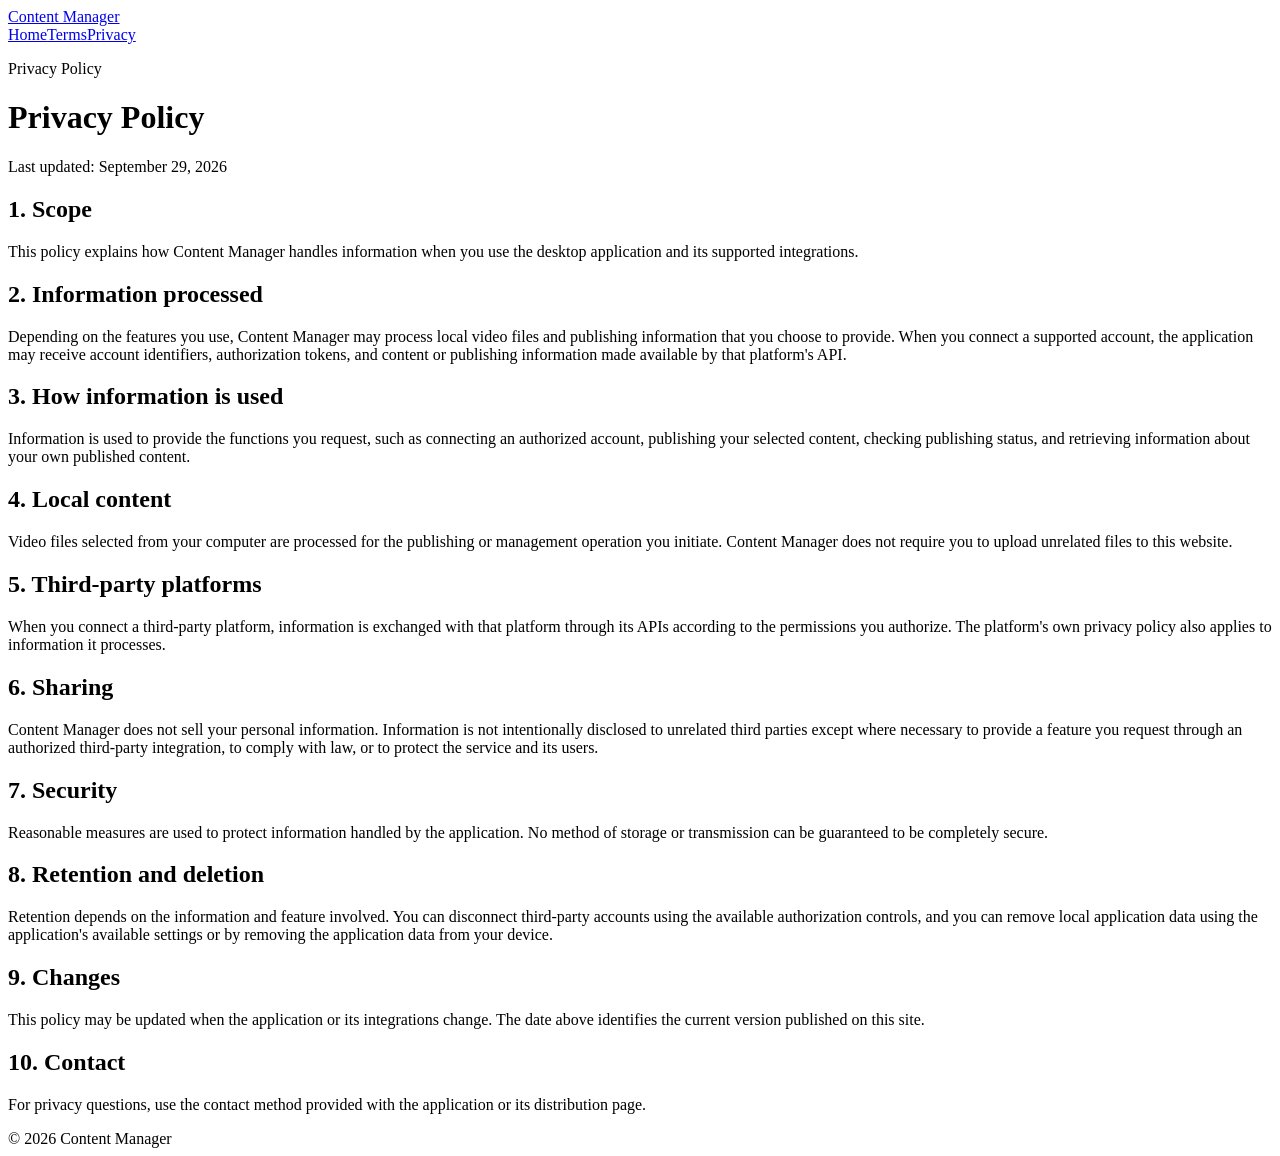
==== privacy.html @ 6268cde1 "Add Content Manager website: privacy.html" ====
<!doctype html>
<html lang="en"><head><meta charset="utf-8"><meta name="viewport" content="width=device-width,initial-scale=1"><title>Privacy Policy — Content Manager</title><link rel="stylesheet" href="styles.css"></head>
<body><header><div class="wrap"><a class="brand" href="index.html">Content Manager</a><nav><a href="index.html">Home</a><a href="terms.html">Terms</a><a href="privacy.html">Privacy</a></nav></div></header>
<main class="wrap legal"><p class="eyebrow">Privacy Policy</p><h1>Privacy Policy</h1><p>Last updated: September 29, 2026</p>
<h2>1. Scope</h2><p>This policy explains how Content Manager handles information when you use the desktop application and its supported integrations.</p>
<h2>2. Information processed</h2><p>Depending on the features you use, Content Manager may process local video files and publishing information that you choose to provide. When you connect a supported account, the application may receive account identifiers, authorization tokens, and content or publishing information made available by that platform's API.</p>
<h2>3. How information is used</h2><p>Information is used to provide the functions you request, such as connecting an authorized account, publishing your selected content, checking publishing status, and retrieving information about your own published content.</p>
<h2>4. Local content</h2><p>Video files selected from your computer are processed for the publishing or management operation you initiate. Content Manager does not require you to upload unrelated files to this website.</p>
<h2>5. Third-party platforms</h2><p>When you connect a third-party platform, information is exchanged with that platform through its APIs according to the permissions you authorize. The platform's own privacy policy also applies to information it processes.</p>
<h2>6. Sharing</h2><p>Content Manager does not sell your personal information. Information is not intentionally disclosed to unrelated third parties except where necessary to provide a feature you request through an authorized third-party integration, to comply with law, or to protect the service and its users.</p>
<h2>7. Security</h2><p>Reasonable measures are used to protect information handled by the application. No method of storage or transmission can be guaranteed to be completely secure.</p>
<h2>8. Retention and deletion</h2><p>Retention depends on the information and feature involved. You can disconnect third-party accounts using the available authorization controls, and you can remove local application data using the application's available settings or by removing the application data from your device.</p>
<h2>9. Changes</h2><p>This policy may be updated when the application or its integrations change. The date above identifies the current version published on this site.</p>
<h2>10. Contact</h2><p>For privacy questions, use the contact method provided with the application or its distribution page.</p>
</main><footer><div class="wrap">© 2026 Content Manager</div></footer></body></html>
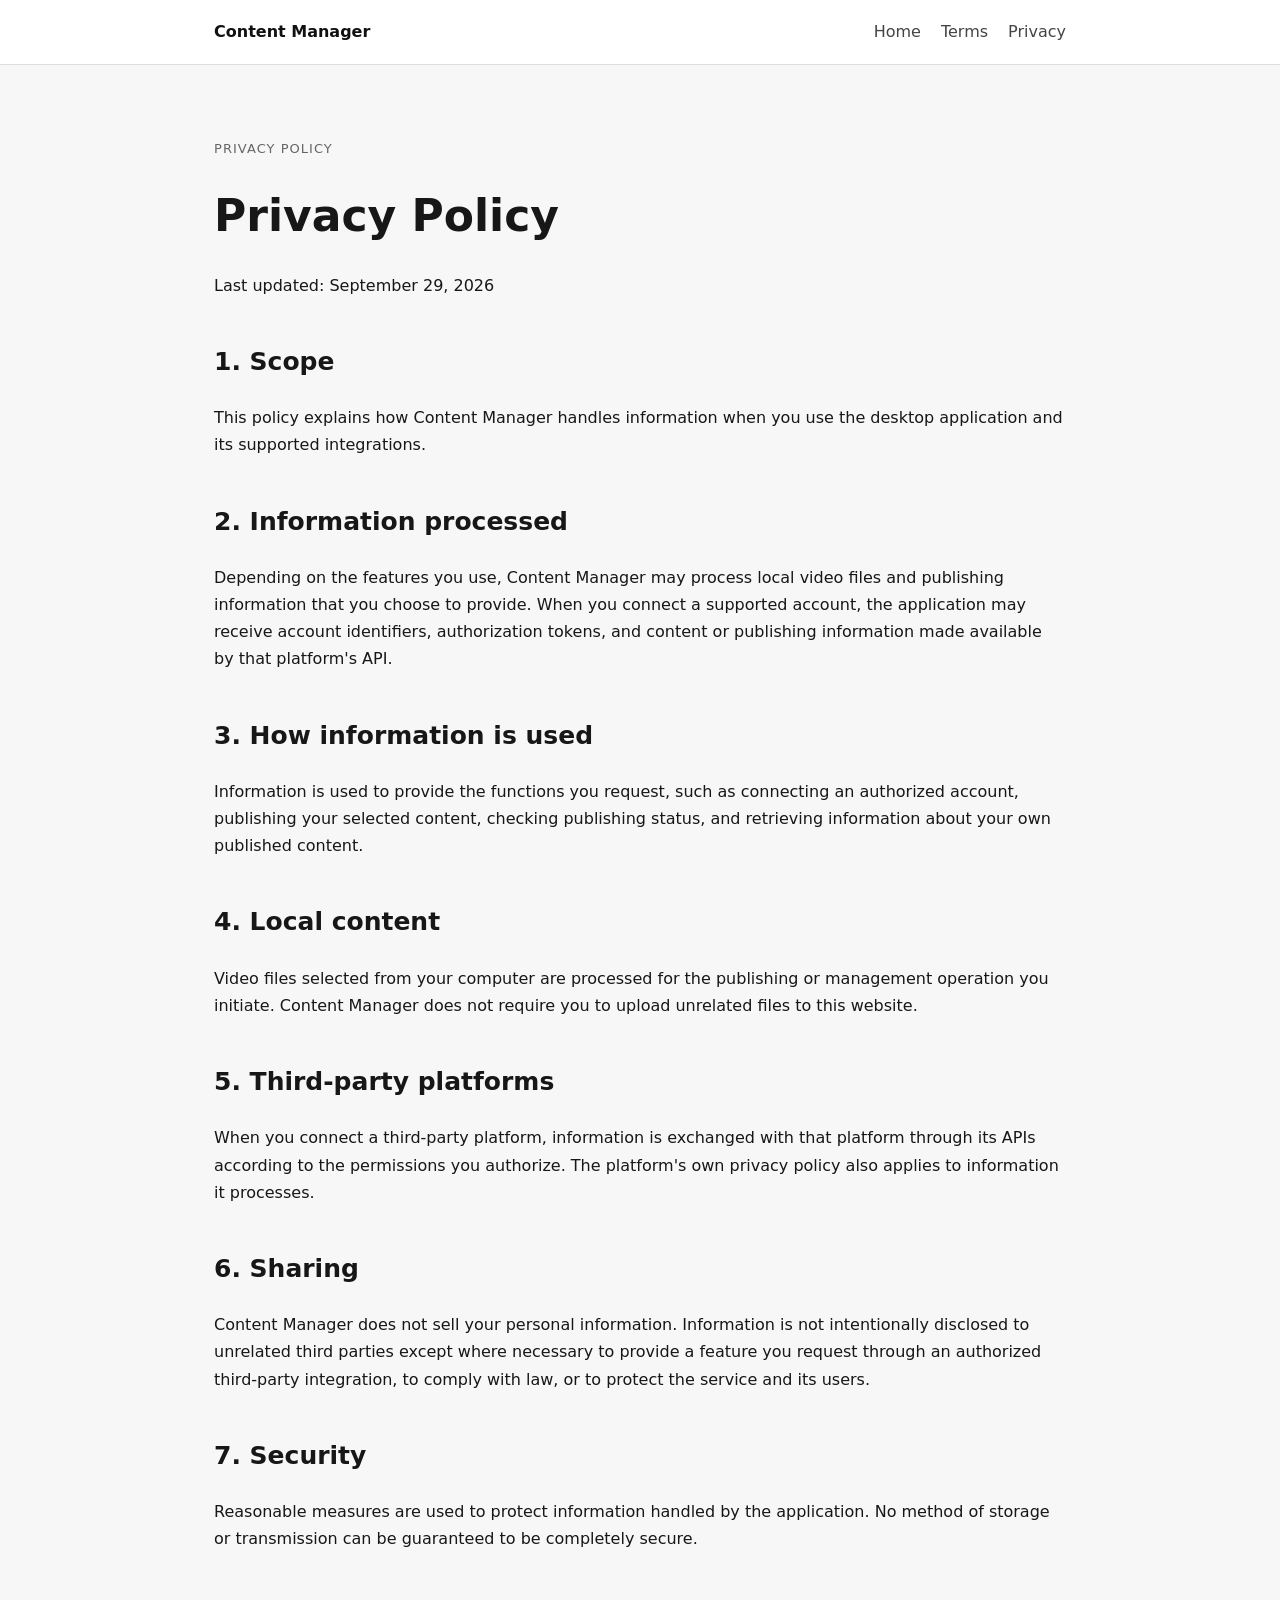
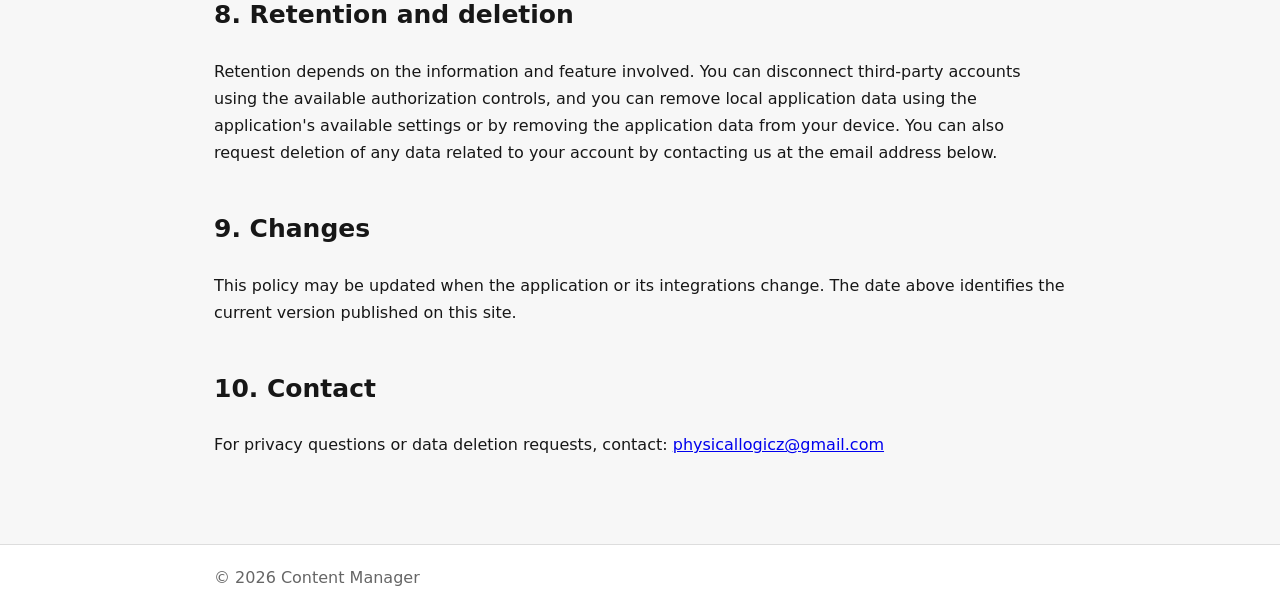
==== commit 73e962fd: "Add contact email and data deletion request method Co-Authored-By: Claude Opus 5.5 <noreply@anthropi" ====
--- a/privacy.html
+++ b/privacy.html
@@ -9,7 +9,7 @@
 <h2>5. Third-party platforms</h2><p>When you connect a third-party platform, information is exchanged with that platform through its APIs according to the permissions you authorize. The platform's own privacy policy also applies to information it processes.</p>
 <h2>6. Sharing</h2><p>Content Manager does not sell your personal information. Information is not intentionally disclosed to unrelated third parties except where necessary to provide a feature you request through an authorized third-party integration, to comply with law, or to protect the service and its users.</p>
 <h2>7. Security</h2><p>Reasonable measures are used to protect information handled by the application. No method of storage or transmission can be guaranteed to be completely secure.</p>
-<h2>8. Retention and deletion</h2><p>Retention depends on the information and feature involved. You can disconnect third-party accounts using the available authorization controls, and you can remove local application data using the application's available settings or by removing the application data from your device.</p>
+<h2>8. Retention and deletion</h2><p>Retention depends on the information and feature involved. You can disconnect third-party accounts using the available authorization controls, and you can remove local application data using the application's available settings or by removing the application data from your device. You can also request deletion of any data related to your account by contacting us at the email address below.</p>
 <h2>9. Changes</h2><p>This policy may be updated when the application or its integrations change. The date above identifies the current version published on this site.</p>
-<h2>10. Contact</h2><p>For privacy questions, use the contact method provided with the application or its distribution page.</p>
+<h2>10. Contact</h2><p>For privacy questions or data deletion requests, contact: <a href="mailto:physicallogicz@gmail.com">physicallogicz@gmail.com</a></p>
 </main><footer><div class="wrap">© 2026 Content Manager</div></footer></body></html>
--- a/styles.css
+++ b/styles.css
@@ -0,0 +1 @@
+:root{font-family:system-ui,-apple-system,BlinkMacSystemFont,"Segoe UI",sans-serif;color:#171717;background:#f7f7f7;line-height:1.7}*{box-sizing:border-box}body{margin:0}header{background:#fff;border-bottom:1px solid #ddd}.wrap{max-width:900px;margin:auto;padding:0 24px}.brand{font-weight:700;color:#111;text-decoration:none}header .wrap,footer .wrap{min-height:64px;display:flex;align-items:center;justify-content:space-between}nav{display:flex;gap:20px}nav a{color:#444;text-decoration:none}.hero{padding:90px 0 60px}.hero h1{font-size:52px;line-height:1.1;margin:8px 0 20px}.lead{font-size:21px;max-width:720px;color:#555}main.wrap{display:block;min-height:calc(100vh - 130px)}section{padding:28px 0;border-top:1px solid #ddd}h2{font-size:25px;margin-top:0}.eyebrow{font-size:13px;text-transform:uppercase;letter-spacing:.08em;color:#666}.legal{padding-top:60px;padding-bottom:70px}.legal h1{font-size:44px;line-height:1.2}.legal h2{margin-top:42px}footer{border-top:1px solid #ddd;background:#fff;color:#666}@media(max-width:650px){.hero h1{font-size:40px}nav{gap:10px;font-size:14px}.wrap{padding-left:18px;padding-right:18px}}
